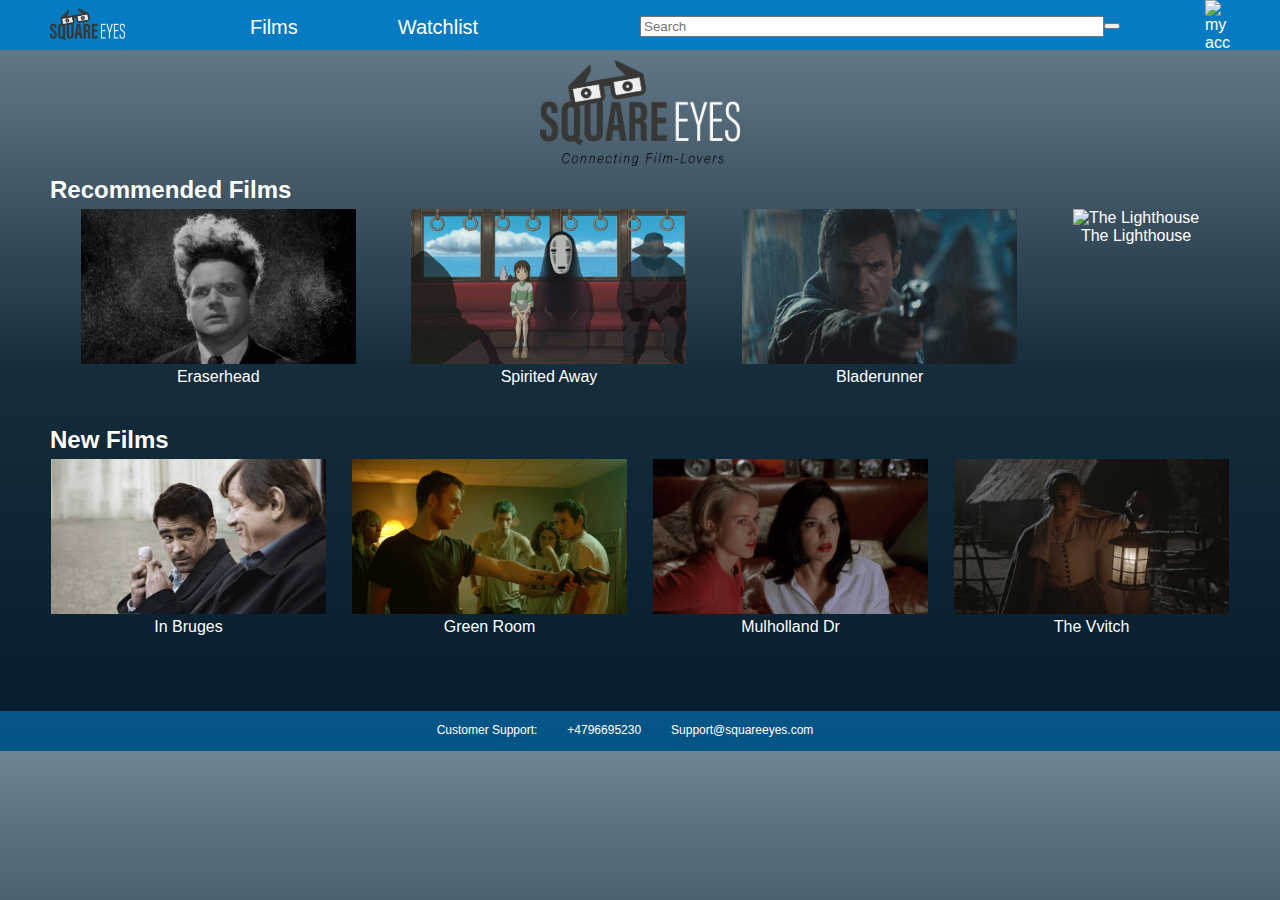
==== Index.html @ b2fe7e3b "Update Index.html" ====
<!DOCTYPE html>
<html lang="en">
<head>
    <meta charset="UTF-8">
    <meta name="viewport" content="width=device-width, initial-scale=1.0">
    <title>SquareEyes</title>
    <link rel="stylesheet" href="style.css">
    <script defer src="https://use.fontawesome.com/releases/v5.15.1/js/all.js" integrity="sha384-9/D4ECZvKMVEJ9Bhr3ZnUAF+Ahlagp1cyPC7h5yDlZdXs4DQ/vRftzfd+2uFUuqS" crossorigin="anonymous"></script>
</head>
<body class="mainpage">
    <header>
        <div class="logo">
          <img src="images/SquareEyes_LogoSmall.png" alt="SquareEyes_Logo">
        </div>
            <nav class="navbar">
                <ul>
                   <li>Films</li>
                   <li>Watchlist</li>
                   <i class="fas fa-bars burger"></i>
                </ul>
            </nav>
       <div class="searchbar">
          <input type="text" placeholder="Search">
              <button><i class="fas fa-search"></i></button>
        </div>
        <div class="myaccount">
           <img src="images/MyAccount.svg" alt="my account">
        </div>
        </header>
        <main>
            <div class="mainlogo">
                <img src="images/SquareEyes_Logo.png" alt="SquareEyes_Logo">
            </div>
            <h2>Recommended Films</h2>
            <div class="films">
                <figure>
                    <img src="images/Eraserhead.png" alt="Eraserhead">
                    <figcaption>Eraserhead</figcaption>
                </figure>
                <figure>
                    <img src="images/Spiritedaway.png" alt="Spirited Away">
                    <figcaption>Spirited Away</figcaption>
                </figure>
                <figure>
                    <img src="images/bladerunner.png" alt="Bladerunner">
                    <figcaption>Bladerunner</figcaption>
                </figure>
                <figure>
                    <img src="images/theLighthouse.png" alt="The Lighthouse">
                    <figcaption>The Lighthouse</figcaption>
                </figure>
            </div>
            <h2 id="new">New Films</h2>
            <div class="films-new">
                <figure>
                    <img src="images/inbruges.png" alt="In Bruges">
                    <figcaption>In Bruges</figcaption>
                </figure>
                <Figure>
                    <img src="images/GreenRoom.png" alt="Green Room">
                    <figcaption>Green Room</figcaption>
                </Figure>
                <Figure>
                    <img src="images/MulhollandDr.png" alt="Mulholland Dr">
                    <figcaption>Mulholland Dr</figcaption>
                </Figure>
                <figure>
                    <img src="images/TheVvitch.png" alt="The Vvitch">
                    <figcaption>The Vvitch</figcaption>
                </figure>
            </div>

        </main>
        <footer>
            <p>Customer Support:</p>
            <p>+4796695230</p>
            <p>Support@squareeyes.com</p>
        </footer>
  
</body>
</html>
---- style.css ----
/* Felles */

ul {
    list-style-type: none;
}

a {
    text-decoration: none;
    color: white;
}

header {
    display: grid;
    grid-template-columns: 1fr 3fr 3fr 1fr;
    height: 50px;
    width: 100%;
    background-color: #077BC2;
    font-family: Arial, Helvetica, sans-serif;
}

.searchbar{
    display: flex;
    justify-content: center;
    align-items: center;
    width: 100%;
    /* flex: 1 1 0px; */
    margin: 0px 0px 5px 0px;
}

.searchbar input {
    width: 100%;
    min-width: 150px;
    outline: none;
    margin: 0px 0px 0px 0px;
}

nav ul{
    display: flex;
    justify-content: center;
    align-items: center;
    /* width: 400px; */
}

nav ul li {
    margin: 0 50px;
    color: white;
    font-size: 20px;
}

.navbar{
    display: flex;
    /* justify-content: space-around; */
    align-items: flex-start;
    width: inherit;
}

body {
    margin: 0px;
    /* background-color: rgba(04, 28, 44, 1); */
    /* background-image: linear-gradient(to bottom, rgba(04,28,44,0.7), 
     rgba(04,28,44,1)); */
     background: rgb(4,28,44);
     background: linear-gradient(143deg,
     rgba(4,28,44,1) 0%,
     rgba(21,44,59,1) 51%,
     rgba(87,103,114,1) 100%);
     font-family: Arial, Helvetica, sans-serif;
     color: white;
}

.logo img {
    display: inline-block;
    width: 75px;
    margin: 8px 0px 8px 50px;
}

.myaccount {
    display: flex;
    justify-content: flex-start;
    align-items: center;
    margin: 0px 0px 0px 85px;
}

.myaccount img {
    width: 25px;
    margin: 0px 0 5px 0;
} 

footer {
    display: flex;
    justify-content: center;
    background-color: rgba(7,123,194,0.6);
    height: 40px;
    width: 100%;
    /* position: absolute;
    bottom: 0; */
}

footer > p {
    display: flex;
    text-align: center;
    font-size: 12px;
    color: white;
    padding: 0 30px 0 0;
}

/* Forside */

.mainpage {
    background: rgb(4,28,44);
    background: linear-gradient(360deg,
     rgba(4,28,44,1) 0%,
     rgba(21,44,59,1) 51%,
     rgba(111,132,146,1) 100%);
}

.mainlogo {
    display: flex;
    justify-content: center;
    align-items: center;
    margin: 10px;
}

.mainlogo img {
    display: inline-block;
    width: 200px;
}

.films {
    display: flex;
    flex-wrap: wrap;
    justify-content: space-evenly;
    margin: 0px 25px 0px 25px;
    /* grid-template-columns: auto auto auto auto; */
}

figure {
    margin: 0px;
    text-align: center;
    /* justify-content: center; */
    color: white;
    font-size: 16px;
}

figure img {
    /* display: flex;
    justify-content: center; */
    width: 275px;
    margin: 0px;
}

h2 {
    margin: 0px 0px 5px 50px;
    /* color: white; */
}

.films-new {
    display: flex;
    flex-wrap: wrap;
    justify-content: space-evenly;
    margin: 0px 25px 75px 25px;
    /* grid-template-columns: auto auto auto auto; */
}

#new {
    margin-top: 40px;
}


/* Filmpage */

header {grid-area: header;}
aside {grid-area: poster;}
main {grid-area: desc;}
.content {grid-area: film;}
footer {grid-area: footer;}
.buttons {grid-area: buttons;}

.gridcontainer-filmpage {
    display: grid;
    grid-template-areas: 
    'header header header header header header'
    'poster poster desc   desc   film   film'
    'poster poster desc   desc   film   film'
    'poster poster desc   desc   buttons buttons'
    'footer footer footer footer footer footer';
}


aside img {
    width: 250px;
    margin: 50px 0 50px 50px;
}


.film-desc {
    display: flex;
    flex-direction: column;
    margin: 50px 0 30px 50px;
}

.film-desc > h2 {
    margin: 0px;
    font-size: 18px;
}

.film-desc > h1 {
    margin: 0px;
}

.film-desc > p {
    margin: 12px 0 0 0;
}

.content {
    flex-wrap: wrap;
    margin: 50px 50px 0px 50px;
}

.buttons {
    display: flex;
    justify-content: space-around;
    align-items: center;
    margin: 10px 0px 50px 0px;
}

.buttons > button {
    width: 125px;
    padding: 10px;
    border: #2D9DA2 solid 2px;
    background-color: white;
    cursor: pointer;
}

.content > button:hover {
    background-color: #2D9DA2;
    box-shadow: 0 12px 16px 0 rgba(0,0,0,0.24),
                0 17px 50px 0 rgba(0,0,0,0.19);
}

.burger {
    display: none;
}

@media (max-width: 768px){
    .navbar {
        display: none;
    }
    .burger {
        display: inline-block;
        font-size: 20px;
    }
}
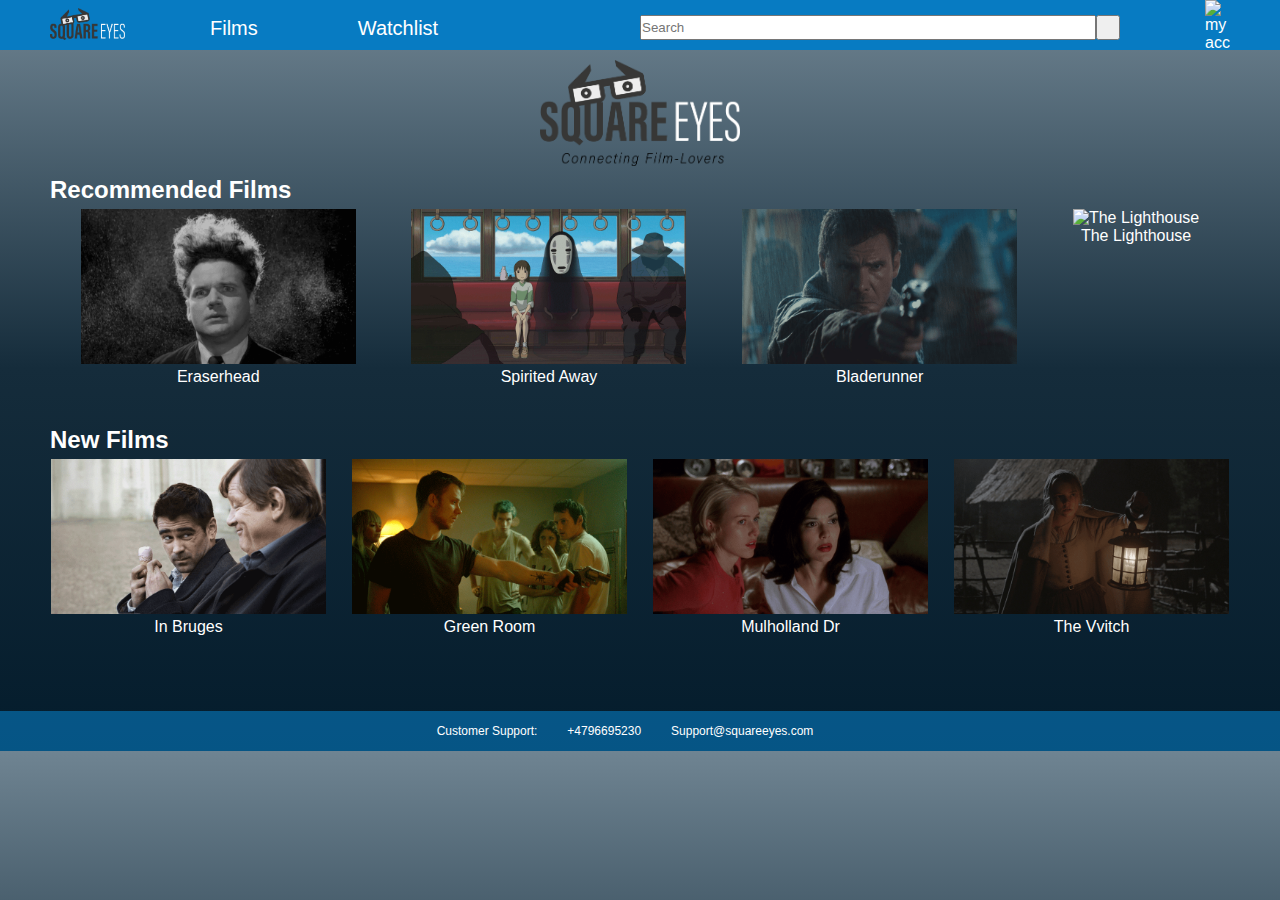
==== commit 50c2c52e: "Update Index.html" ====
--- a/Index.html
+++ b/Index.html
@@ -16,12 +16,16 @@
                 <ul>
                    <li>Films</li>
                    <li>Watchlist</li>
-                   <i class="fas fa-bars burger"></i>
                 </ul>
+                
             </nav>
+           
        <div class="searchbar">
           <input type="text" placeholder="Search">
-              <button><i class="fas fa-search"></i></button>
+          <button><i class="fas fa-search"></i></button>
+        </div>
+        <div class="hamburger">
+            <i class="fas fa-bars burger"></i>
         </div>
         <div class="myaccount">
            <img src="images/MyAccount.svg" alt="my account">
@@ -33,9 +37,10 @@
             </div>
             <h2>Recommended Films</h2>
             <div class="films">
-                <figure>
+                <figure><a href="/eraserhead.html">
                     <img src="images/Eraserhead.png" alt="Eraserhead">
                     <figcaption>Eraserhead</figcaption>
+                </a>
                 </figure>
                 <figure>
                     <img src="images/Spiritedaway.png" alt="Spirited Away">
--- a/style.css
+++ b/style.css
@@ -1,4 +1,10 @@
 /* Felles */
+
+* {
+    margin: 0;
+    padding: 0;
+    box-sizing: border-box;
+}
 
 ul {
     list-style-type: none;
@@ -24,15 +30,24 @@
     align-items: center;
     width: 100%;
     /* flex: 1 1 0px; */
-    margin: 0px 0px 5px 0px;
+    margin: 3px 0px 5px 0px;
 }
 
 .searchbar input {
     width: 100%;
-    min-width: 150px;
+    min-width: 100px;
+    height: 25px;
     outline: none;
-    margin: 0px 0px 0px 0px;
-}
+    /* margin: 0px 0px 0px 0px; */
+}
+
+.searchbar button {
+    display: flex;
+    align-items: center;
+    height: 25px;
+    padding: 10px 10px;
+}
+
 
 nav ul{
     display: flex;
@@ -50,7 +65,7 @@
 .navbar{
     display: flex;
     /* justify-content: space-around; */
-    align-items: flex-start;
+    align-items: center;
     width: inherit;
 }
 
@@ -76,9 +91,9 @@
 
 .myaccount {
     display: flex;
-    justify-content: flex-start;
-    align-items: center;
-    margin: 0px 0px 0px 85px;
+    justify-content: center;
+    align-items: center;
+    margin: 0px 0px 0px 35px;
 }
 
 .myaccount img {
@@ -98,6 +113,7 @@
 
 footer > p {
     display: flex;
+    align-items: center;
     text-align: center;
     font-size: 12px;
     color: white;
@@ -197,6 +213,7 @@
     display: flex;
     flex-direction: column;
     margin: 50px 0 30px 50px;
+    width: 100%;
 }
 
 .film-desc > h2 {
@@ -213,7 +230,6 @@
 }
 
 .content {
-    flex-wrap: wrap;
     margin: 50px 50px 0px 50px;
 }
 
@@ -232,13 +248,13 @@
     cursor: pointer;
 }
 
-.content > button:hover {
+.buttons > button:hover {
     background-color: #2D9DA2;
     box-shadow: 0 12px 16px 0 rgba(0,0,0,0.24),
                 0 17px 50px 0 rgba(0,0,0,0.19);
 }
 
-.burger {
+.hamburger {
     display: none;
 }
 
@@ -246,8 +262,60 @@
     .navbar {
         display: none;
     }
-    .burger {
+    .hamburger {
+        display: flex;
+        font-size: 20px;
+        color: black;
+        justify-content: flex-end;
+        align-items: center;
+    }
+    .myaccount {
+        display: flex;
+        justify-content: flex-end;
+        align-items: center;
+        margin: 0px 10px 0px 0px;
+    }
+    .logo img {
         display: inline-block;
-        font-size: 20px;
-    }
-}
+        width: 75px;
+        margin: 8px 10px 13px 10px;
+    }
+    .searchbar{
+        display: flex;
+        justify-content: flex-end;
+        align-items: center;
+        width: 100%;
+        /* flex: 1 1 0px; */
+        margin: 3px 0px 5px 0px;
+    }
+    header {
+        display: grid;
+        grid-template-columns: 2fr 2fr 1fr 1fr;
+        /* height: 50px;
+        width: 100%;
+        background-color: #077BC2;
+        font-family: Arial, Helvetica, sans-serif; */
+    }
+    aside {
+        display: none;
+    }
+    .gridcontainer-filmpage {
+        display: grid;
+        grid-template-areas: 
+        'header header'
+        'desc   desc'
+        'film   film'
+        'buttons   buttons'
+        'footer footer';
+    }
+    
+    .film-desc {
+        width: 80%;
+    }
+
+    iframe {
+        width: 100%;
+    }
+
+    
+}
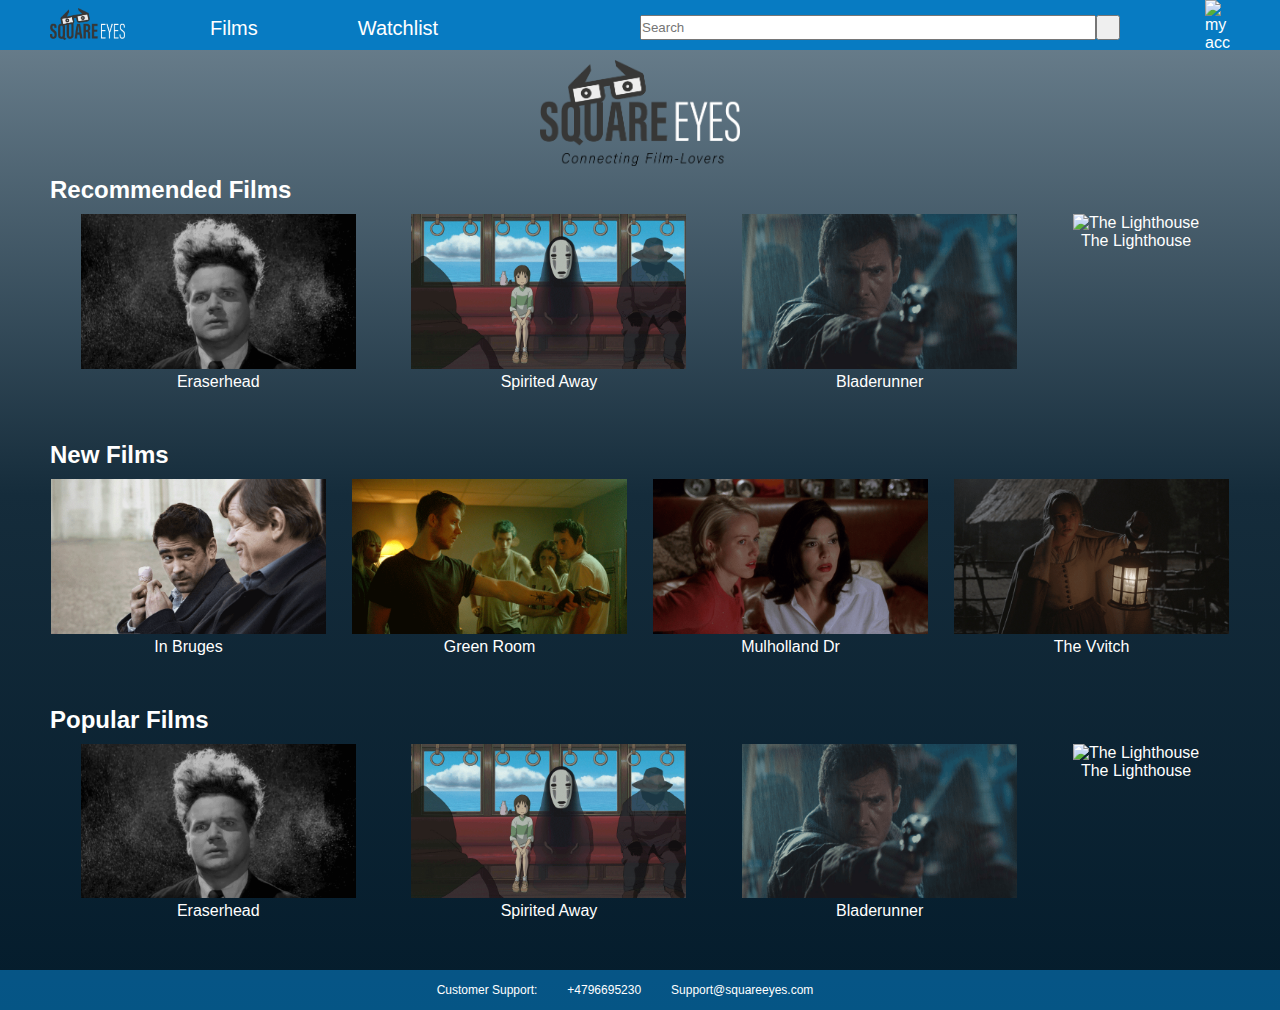
==== commit 87731779: "." ====
--- a/Index.html
+++ b/Index.html
@@ -42,6 +42,14 @@
                     <figcaption>Eraserhead</figcaption>
                 </a>
                 </figure>
+                <!-- <figure>
+                    <img src="images/Spiritedaway.png" alt="Spirited Away">
+                    <figcaption>Spirited Away</figcaption>
+                </figure>
+                <figure>
+                    <img src="images/Spiritedaway.png" alt="Spirited Away">
+                    <figcaption>Spirited Away</figcaption> -->
+                </figure>
                 <figure>
                     <img src="images/Spiritedaway.png" alt="Spirited Away">
                     <figcaption>Spirited Away</figcaption>
@@ -56,7 +64,7 @@
                 </figure>
             </div>
             <h2 id="new">New Films</h2>
-            <div class="films-new">
+            <div class="films">
                 <figure>
                     <img src="images/inbruges.png" alt="In Bruges">
                     <figcaption>In Bruges</figcaption>
@@ -65,6 +73,14 @@
                     <img src="images/GreenRoom.png" alt="Green Room">
                     <figcaption>Green Room</figcaption>
                 </Figure>
+                <!-- <figure>
+                    <img src="images/TheVvitch.png" alt="The Vvitch">
+                    <figcaption>The Vvitch</figcaption>
+                </figure>
+                <figure>
+                    <img src="images/TheVvitch.png" alt="The Vvitch">
+                    <figcaption>The Vvitch</figcaption>
+                </figure> -->
                 <Figure>
                     <img src="images/MulhollandDr.png" alt="Mulholland Dr">
                     <figcaption>Mulholland Dr</figcaption>
@@ -72,6 +88,34 @@
                 <figure>
                     <img src="images/TheVvitch.png" alt="The Vvitch">
                     <figcaption>The Vvitch</figcaption>
+                </figure>
+            </div>
+            <h2>Popular Films</h2>
+            <div class="popular-films">
+                <figure><a href="/eraserhead.html">
+                    <img src="images/Eraserhead.png" alt="Eraserhead">
+                    <figcaption>Eraserhead</figcaption>
+                </a>
+                </figure>
+                <figure>
+                    <img src="images/Spiritedaway.png" alt="Spirited Away">
+                    <figcaption>Spirited Away</figcaption>
+                </figure>
+                <!-- <figure>
+                    <img src="images/Spiritedaway.png" alt="Spirited Away">
+                    <figcaption>Spirited Away</figcaption>
+                </figure>
+                <figure>
+                    <img src="images/Spiritedaway.png" alt="Spirited Away">
+                    <figcaption>Spirited Away</figcaption>
+                </figure> -->
+                <figure>
+                    <img src="images/bladerunner.png" alt="Bladerunner">
+                    <figcaption>Bladerunner</figcaption>
+                </figure>
+                <figure>
+                    <img src="images/theLighthouse.png" alt="The Lighthouse">
+                    <figcaption>The Lighthouse</figcaption>
                 </figure>
             </div>
 
--- a/style.css
+++ b/style.css
@@ -81,6 +81,7 @@
      rgba(87,103,114,1) 100%);
      font-family: Arial, Helvetica, sans-serif;
      color: white;
+     background-repeat: no-repeat;
 }
 
 .logo img {
@@ -146,9 +147,18 @@
     display: flex;
     flex-wrap: wrap;
     justify-content: space-evenly;
-    margin: 0px 25px 0px 25px;
+    margin: 0px 25px 50px 25px;
     /* grid-template-columns: auto auto auto auto; */
 }
+
+.popular-films {
+    display: flex;
+    flex-wrap: wrap;
+    justify-content: space-evenly;
+    margin: 0px 25px 50px 25px;
+    /* grid-template-columns: auto auto auto auto; */
+}
+
 
 figure {
     margin: 0px;
@@ -166,17 +176,17 @@
 }
 
 h2 {
-    margin: 0px 0px 5px 50px;
+    margin: 0px 0px 10px 50px;
     /* color: white; */
 }
 
-.films-new {
+/* .films-new {
     display: flex;
     flex-wrap: wrap;
     justify-content: space-evenly;
     margin: 0px 25px 75px 25px;
-    /* grid-template-columns: auto auto auto auto; */
-}
+    grid-template-columns: auto auto auto auto;
+} */
 
 #new {
     margin-top: 40px;
@@ -188,7 +198,7 @@
 header {grid-area: header;}
 aside {grid-area: poster;}
 main {grid-area: desc;}
-.content {grid-area: film;}
+.video-container {grid-area: film;}
 footer {grid-area: footer;}
 .buttons {grid-area: buttons;}
 
@@ -212,8 +222,9 @@
 .film-desc {
     display: flex;
     flex-direction: column;
-    margin: 50px 0 30px 50px;
-    width: 100%;
+    margin: 50px 50px 0px 50px;
+    width: 100%;
+    padding-right: 25px;
 }
 
 .film-desc > h2 {
@@ -230,14 +241,22 @@
 }
 
 .content {
-    margin: 50px 50px 0px 50px;
-}
+    width: 500px;
+    height: 300px;
+    margin: 50px 45px 0px 50px;
+}
+
+iframe {
+    width: 100%;
+    height: 100%;
+}
+
 
 .buttons {
     display: flex;
-    justify-content: space-around;
-    align-items: center;
-    margin: 10px 0px 50px 0px;
+    justify-content: space-evenly;
+    align-items: center;
+    margin: 20px 0px 120px 0px;
 }
 
 .buttons > button {
@@ -258,7 +277,10 @@
     display: none;
 }
 
-@media (max-width: 768px){
+/* Media querys */
+
+
+@media (max-width: 1200px){
     .navbar {
         display: none;
     }
@@ -266,28 +288,33 @@
         display: flex;
         font-size: 20px;
         color: black;
+        justify-content: center;
+        align-items: center;
+    }
+    .myaccount {
+        display: flex;
+        justify-content: flex-start;
+        align-items: center;
+        margin: 0px 0px 0px 22px;
+    }
+
+    .logo {
+        display: flex;
+        justify-content: center;
+    }
+    .logo img {
+        width: 75px;
+        margin: 8px 30px 8px 10px;
+    }
+    .searchbar{
+        display: flex;
         justify-content: flex-end;
         align-items: center;
-    }
-    .myaccount {
-        display: flex;
-        justify-content: flex-end;
-        align-items: center;
-        margin: 0px 10px 0px 0px;
-    }
-    .logo img {
-        display: inline-block;
-        width: 75px;
-        margin: 8px 10px 13px 10px;
-    }
-    .searchbar{
-        display: flex;
-        justify-content: flex-end;
-        align-items: center;
         width: 100%;
         /* flex: 1 1 0px; */
         margin: 3px 0px 5px 0px;
     }
+
     header {
         display: grid;
         grid-template-columns: 2fr 2fr 1fr 1fr;
@@ -296,26 +323,141 @@
         background-color: #077BC2;
         font-family: Arial, Helvetica, sans-serif; */
     }
+
+    h2 {
+        margin-left: 80px;
+    }
+
     aside {
         display: none;
     }
     .gridcontainer-filmpage {
         display: grid;
         grid-template-areas: 
-        'header header'
-        'desc   desc'
-        'film   film'
-        'buttons   buttons'
-        'footer footer';
+        'header header header'
+        'desc   desc   desc'
+        'film   film   film'
+        'buttons   buttons buttons'
+        'footer footer footer';
     }
     
     .film-desc {
         width: 80%;
     }
 
+    .content {
+        width: 650px;
+    }
+
     iframe {
         width: 100%;
+        width: 100%;
     }
 
     
 }
+
+@media (max-width: 375px){
+    iframe {
+        width: 100%;
+        height: 100%;
+    }
+
+    .content {
+        width: 300px;
+        height: 175px;
+    }
+
+    .buttons{
+        display: flex;
+        flex-direction: column;
+        margin: 10px 0 0 0;
+        height: 250px;
+    }
+    .buttons button {
+        margin: 10px;
+    }
+    h2 {
+        margin-left: 50px;
+    }
+}
+
+@media (min-width: 1400px){
+
+    .navbar {
+        display: flex;
+        justify-content: space-around;
+    }
+
+    .navbar ul li {
+        margin: 0 150px;
+    }
+   
+    figure {
+        margin: 0px;
+        text-align: center;
+        /* justify-content: center; */
+        color: white;
+        font-size: 16px;
+    }
+    
+    figure img {
+        /* display: flex;
+        justify-content: center; */
+        width: 375px;
+        margin: 0px;
+    }
+
+    .logo {
+        margin-left: 44px
+    }
+
+    .myaccount{
+        margin-left: 20px;
+    }
+
+    h2 {
+        margin: 0 0 10px 95px;
+    }
+
+
+
+
+    .gridcontainer-filmpage {
+        display: grid;
+        grid-template-areas: 
+        'header header header header '
+        'poster poster desc   desc   '
+        'poster poster film   film   '
+        'poster poster film   film   '
+        'poster poster buttons buttons'
+        'footer footer footer footer ';
+    }
+    .film-desc {
+        width: 800px;
+        margin: 50px 0 0 150px;
+
+    }
+    .content {
+        display: flex;
+        justify-content: center;
+        align-items: center;
+        height: 500px;
+        width: 1000px;
+        margin: 50px 0 0 150px;
+    }
+
+    aside img {
+        width: 85%;
+    }
+    
+    iframe {
+        width: 100%;
+        height: 100%;
+    }
+   
+    .buttons {
+        display: flex;
+        justify-content: space-evenly;
+    }
+}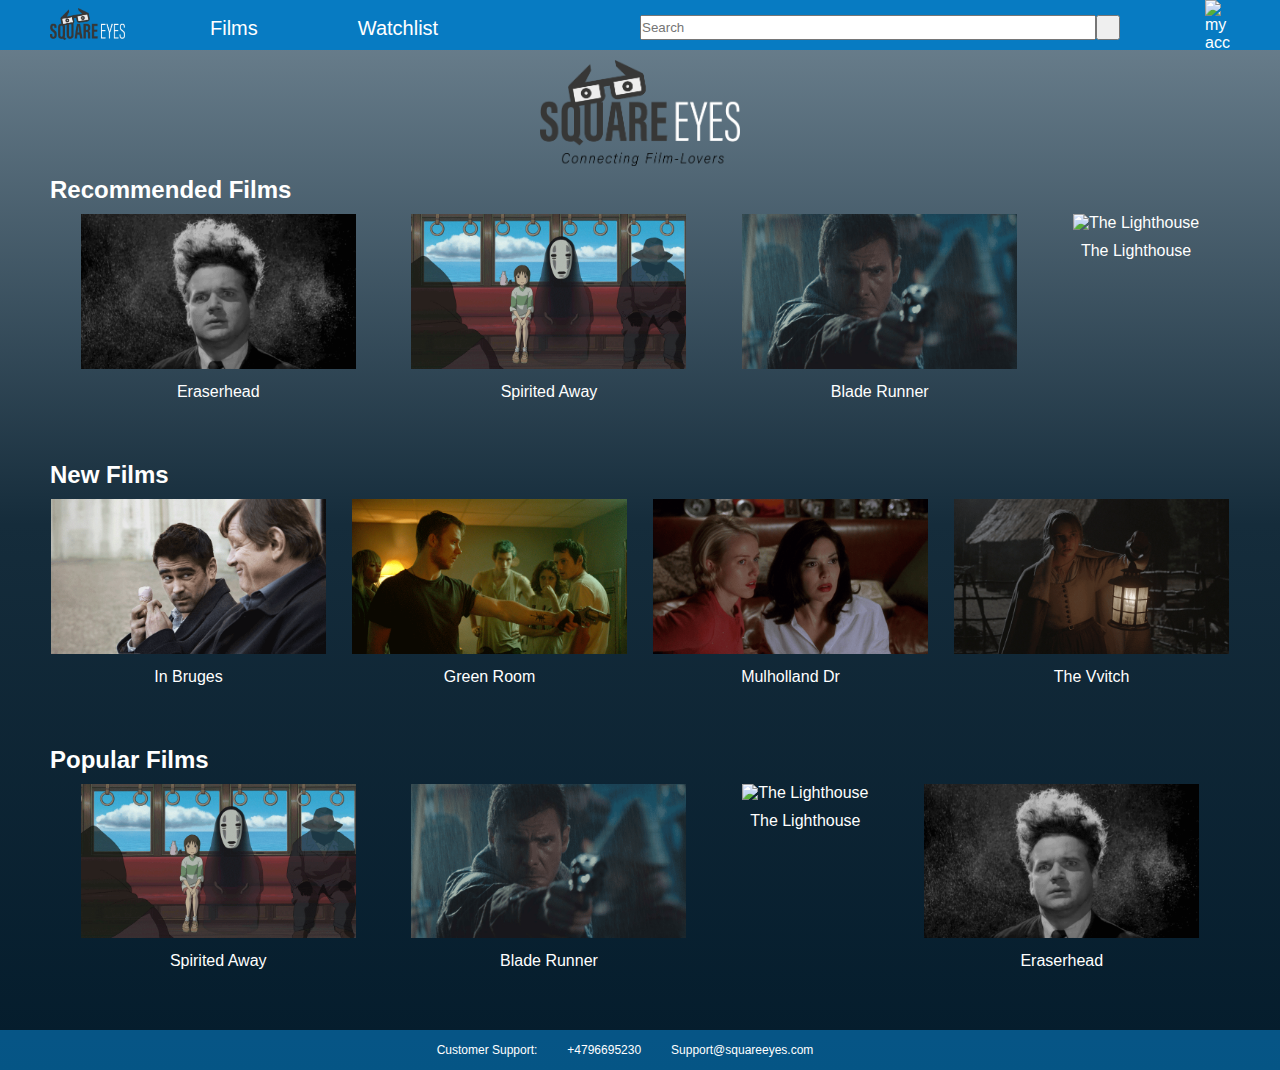
==== commit 5aaf4b31: "." ====
--- a/Index.html
+++ b/Index.html
@@ -14,15 +14,13 @@
         </div>
             <nav class="navbar">
                 <ul>
-                   <li>Films</li>
-                   <li>Watchlist</li>
+                    <a href="/films.html"><li>Films</li></a>
+                   <a href="/watchlist.html"><li>Watchlist</li></a>
                 </ul>
-                
             </nav>
-           
        <div class="searchbar">
           <input type="text" placeholder="Search">
-          <button><i class="fas fa-search"></i></button>
+          <a href="/searchresult.html"><button><i class="fas fa-search"></i></button></a>
         </div>
         <div class="hamburger">
             <i class="fas fa-bars burger"></i>
@@ -42,21 +40,13 @@
                     <figcaption>Eraserhead</figcaption>
                 </a>
                 </figure>
-                <!-- <figure>
-                    <img src="images/Spiritedaway.png" alt="Spirited Away">
-                    <figcaption>Spirited Away</figcaption>
-                </figure>
-                <figure>
-                    <img src="images/Spiritedaway.png" alt="Spirited Away">
-                    <figcaption>Spirited Away</figcaption> -->
-                </figure>
                 <figure>
                     <img src="images/Spiritedaway.png" alt="Spirited Away">
                     <figcaption>Spirited Away</figcaption>
                 </figure>
                 <figure>
                     <img src="images/bladerunner.png" alt="Bladerunner">
-                    <figcaption>Bladerunner</figcaption>
+                    <figcaption>Blade Runner</figcaption>
                 </figure>
                 <figure>
                     <img src="images/theLighthouse.png" alt="The Lighthouse">
@@ -73,14 +63,6 @@
                     <img src="images/GreenRoom.png" alt="Green Room">
                     <figcaption>Green Room</figcaption>
                 </Figure>
-                <!-- <figure>
-                    <img src="images/TheVvitch.png" alt="The Vvitch">
-                    <figcaption>The Vvitch</figcaption>
-                </figure>
-                <figure>
-                    <img src="images/TheVvitch.png" alt="The Vvitch">
-                    <figcaption>The Vvitch</figcaption>
-                </figure> -->
                 <Figure>
                     <img src="images/MulhollandDr.png" alt="Mulholland Dr">
                     <figcaption>Mulholland Dr</figcaption>
@@ -91,31 +73,24 @@
                 </figure>
             </div>
             <h2>Popular Films</h2>
-            <div class="popular-films">
+            <div class="films">
+                <figure>
+                    <img src="images/Spiritedaway.png" alt="Spirited Away">
+                    <figcaption>Spirited Away</figcaption>
+                </figure>
+                <figure>
+                    <img src="images/bladerunner.png" alt="Bladerunner">
+                    <figcaption>Blade Runner</figcaption>
+                </figure>
+                <figure>
+                    <img src="images/theLighthouse.png" alt="The Lighthouse">
+                    <figcaption>The Lighthouse</figcaption>
+                </figure>
+               
                 <figure><a href="/eraserhead.html">
                     <img src="images/Eraserhead.png" alt="Eraserhead">
                     <figcaption>Eraserhead</figcaption>
                 </a>
-                </figure>
-                <figure>
-                    <img src="images/Spiritedaway.png" alt="Spirited Away">
-                    <figcaption>Spirited Away</figcaption>
-                </figure>
-                <!-- <figure>
-                    <img src="images/Spiritedaway.png" alt="Spirited Away">
-                    <figcaption>Spirited Away</figcaption>
-                </figure>
-                <figure>
-                    <img src="images/Spiritedaway.png" alt="Spirited Away">
-                    <figcaption>Spirited Away</figcaption>
-                </figure> -->
-                <figure>
-                    <img src="images/bladerunner.png" alt="Bladerunner">
-                    <figcaption>Bladerunner</figcaption>
-                </figure>
-                <figure>
-                    <img src="images/theLighthouse.png" alt="The Lighthouse">
-                    <figcaption>The Lighthouse</figcaption>
                 </figure>
             </div>
 
--- a/style.css
+++ b/style.css
@@ -13,6 +13,16 @@
 a {
     text-decoration: none;
     color: white;
+}
+
+h1 {
+    display: flex;
+    justify-content: center;
+    margin: 50px 0 50px 0;
+}
+
+figcaption {
+    padding: 10px 0px;
 }
 
 header {
@@ -145,19 +155,17 @@
 
 .films {
     display: flex;
+    justify-content: space-evenly;
+    flex-wrap: wrap;
+    margin: 0px 25px 50px 25px;
+}
+
+/* .popular-films {
+    display: flex;
     flex-wrap: wrap;
     justify-content: space-evenly;
     margin: 0px 25px 50px 25px;
-    /* grid-template-columns: auto auto auto auto; */
-}
-
-.popular-films {
-    display: flex;
-    flex-wrap: wrap;
-    justify-content: space-evenly;
-    margin: 0px 25px 50px 25px;
-    /* grid-template-columns: auto auto auto auto; */
-}
+} */
 
 
 figure {
@@ -212,10 +220,16 @@
     'footer footer footer footer footer footer';
 }
 
+/* aside {
+    width: 100%;
+    height: auto;
+    margin: 0 50px 0 0;
+} */
 
 aside img {
-    width: 250px;
-    margin: 50px 0 50px 50px;
+    width: 275px;
+    height: auto;
+    margin: 50px 50px 50px 50px;
 }
 
 
@@ -233,6 +247,8 @@
 }
 
 .film-desc > h1 {
+    display: flex;
+    justify-content: flex-start;
     margin: 0px;
 }
 
@@ -242,21 +258,28 @@
 
 .content {
     width: 500px;
-    height: 300px;
     margin: 50px 45px 0px 50px;
 }
 
-iframe {
+aside img {
+    width: 90%;
+}
+.content img {
+    width: 100%;
+    height: auto;
+}
+
+/* iframe {
     width: 100%;
     height: 100%;
-}
+} */
 
 
 .buttons {
     display: flex;
     justify-content: space-evenly;
     align-items: center;
-    margin: 20px 0px 120px 0px;
+    margin: 30px 0px 120px 0px;
 }
 
 .buttons > button {
@@ -277,10 +300,98 @@
     display: none;
 }
 
+/* Search Result */
+
+.body-search { 
+    background: rgb(4,28,44);
+    background: radial-gradient(circle, rgba(4,28,44,1) 0%, rgba(26,51,68,1) 37%, rgba(28,66,92,1) 51%, rgba(114,131,143,1) 100%); 
+}
+
+.searchbar-small {
+    display: flex;
+    justify-content: center;
+    align-items: center;
+    /* margin: 20px auto 20px auto; */
+    background-color: #077bc2;
+    max-width: 350px;
+}
+
+.searchbar-small input {
+    width: 350px;
+    height: 40px;
+    outline: none;
+    font-size: 15px;
+    border-right: none;
+    border-top: 1px solid black;
+    border-bottom: 1px solid black;
+    border-left: 1px solid black;
+    
+}
+
+.searchbar-small button {
+    display: flex;
+    height: 40px;
+    width: 50px;
+    justify-content: center;
+    align-items: center;
+    outline: none;
+    background-color: white;
+    font-size: 15px;
+    border-left: none;
+    border-top: 1px solid black;
+    border-right: 1px solid black;
+    border-bottom: 1px solid black;
+}
+
+.search-result {
+    display: flex;
+    flex-direction: column;
+    justify-content: center;
+    align-items: center;
+    background-color: #077BC2;
+    max-width: 350px;
+    margin: 0px auto 50px auto;
+    height: auto;
+}
+
+.search-result ul {
+    display: flex;
+    flex-direction: column;
+    justify-content: space-evenly;
+    height: inherit;
+    width: 350px;
+}
+
+.search-result ul li {
+    border-bottom: 1px solid black;
+    text-align: left;
+    font-size: 18px;
+}
+
+.search-result ul li:first-child {
+    border-top: 1px solid black;
+
+}
+
+.search-result ul li p {
+    display: inline-block;
+    vertical-align: middle;
+    padding: 15px;
+}
+
+.search-result ul li img {
+    vertical-align: middle;
+    float: right;
+    max-width: 100px;
+    padding-right: 10px;
+}
+
+
+
 /* Media querys */
 
 
-@media (max-width: 1200px){
+@media (max-width: 1120px){
     .navbar {
         display: none;
     }
@@ -328,57 +439,118 @@
         margin-left: 80px;
     }
 
-    aside {
-        display: none;
-    }
     .gridcontainer-filmpage {
         display: grid;
         grid-template-areas: 
-        'header header header'
-        'desc   desc   desc'
-        'film   film   film'
-        'buttons   buttons buttons'
-        'footer footer footer';
+        'header header   header'
+        'desc   desc     desc'
+        'film   film     film'
+        'buttons buttons buttons'
+        'footer footer   footer';
     }
     
     .film-desc {
         width: 80%;
+        margin: 60px 0px 50px 50px;
+    }
+
+    aside {
+        display: none;
     }
 
     .content {
         width: 650px;
     }
 
-    iframe {
+    /* iframe {
         width: 100%;
         width: 100%;
-    }
-
+    } */
+
+    .buttons {
+        display: flex;
+        flex-direction: column;
+    }
+
+    .buttons button {
+        margin: 20px;
+    }
+
+    /* .films figure:nth-child(4) {
+        display: none;
+    } */
+
+    .search-result {
+        display: flex;
+        flex-direction: column;
+        justify-content: center;
+        align-items: center;
+        background-color: #077BC2;
+        max-width: 350px;
+        margin: 100px auto 300px auto;
+        height: auto;
+    }
     
 }
 
-@media (max-width: 375px){
-    iframe {
-        width: 100%;
-        height: 100%;
-    }
+@media (max-width: 400px){
+
+    /* .gridcontainer-filmpage {
+        display: grid;
+        grid-template-areas: 
+        'header'
+        'desc'
+        'film'
+        'buttons'
+        'footer';
+    } */
+
 
     .content {
         width: 300px;
-        height: 175px;
-    }
+        height: 150px;
+        margin: 0 0 20px 40px;
+    }
+
+    /* iframe {
+        width: 100%;
+
+    } */
 
     .buttons{
         display: flex;
         flex-direction: column;
         margin: 10px 0 0 0;
+        width: 375px;
         height: 250px;
     }
+
     .buttons button {
         margin: 10px;
     }
+
     h2 {
-        margin-left: 50px;
+        margin-left: 60px;
+    }
+
+    .films {
+        display: flex;
+        flex-wrap: wrap;
+    }
+
+    .films figure:nth-child(4) {
+        display: none;
+    }
+
+    .search-result {
+        display: flex;
+        flex-direction: column;
+        justify-content: center;
+        align-items: center;
+        background-color: #077BC2;
+        max-width: 350px;
+        margin: 10px auto 150px auto;
+        height: auto;
     }
 }
 
@@ -451,13 +623,26 @@
         width: 85%;
     }
     
-    iframe {
+    /* iframe {
         width: 100%;
         height: 100%;
+    } */
+
+    .search-result {
+        display: flex;
+        flex-direction: column;
+        justify-content: center;
+        align-items: center;
+        background-color: #077BC2;
+        max-width: 350px;
+        margin: 50px auto 300px auto;
+        height: auto;
     }
    
     .buttons {
         display: flex;
         justify-content: space-evenly;
+        align-items: center;
+        margin: 50px 0 50px 0;
     }
 }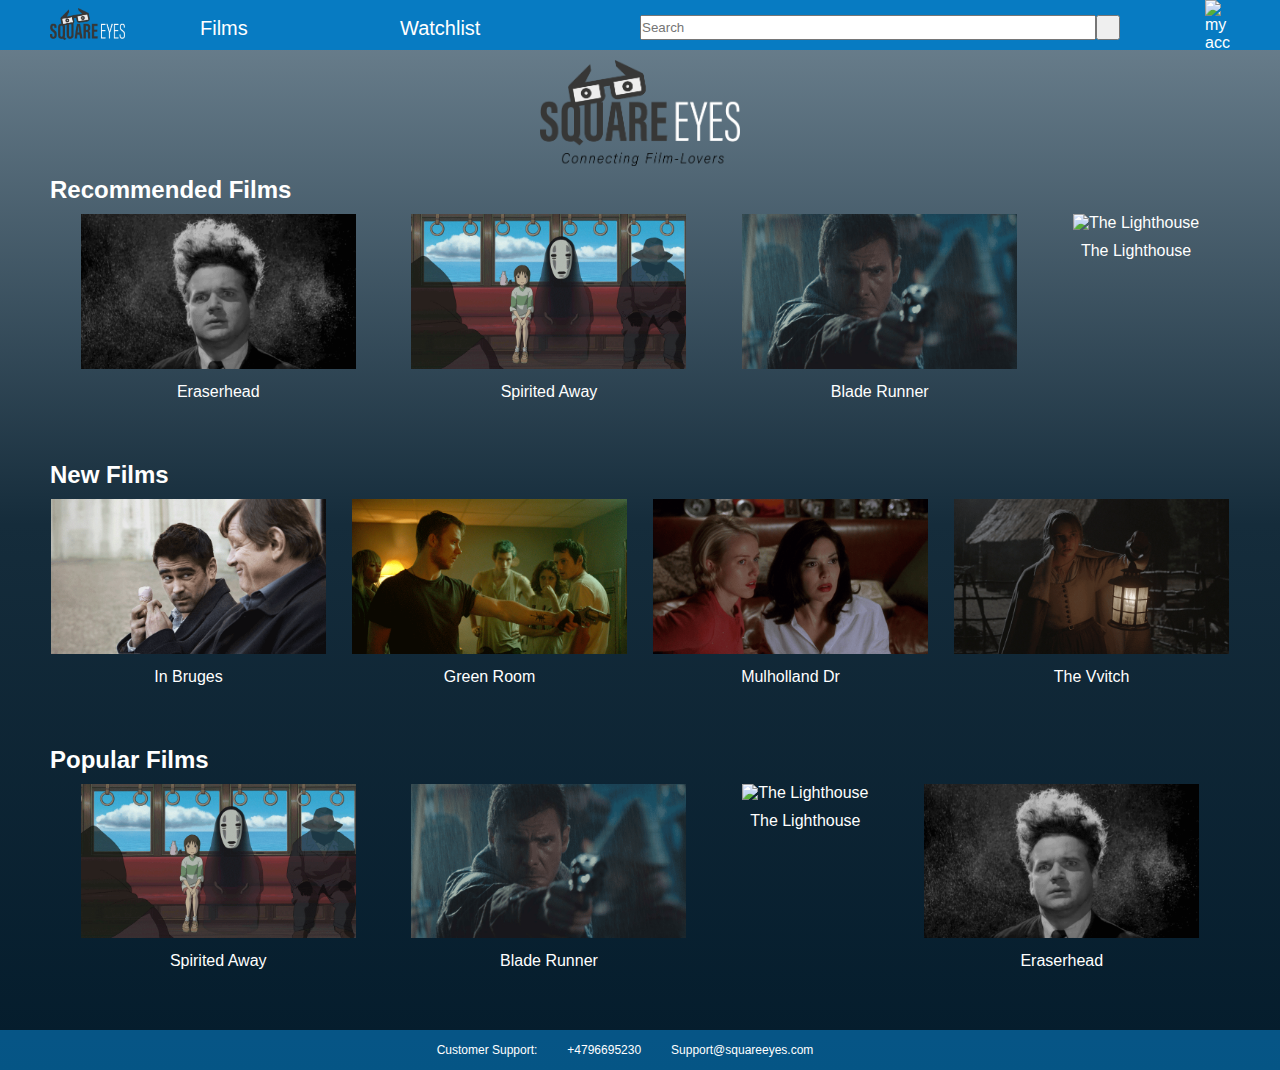
==== commit 641e796c: "." ====
--- a/Index.html
+++ b/Index.html
@@ -12,12 +12,12 @@
         <div class="logo">
           <img src="images/SquareEyes_LogoSmall.png" alt="SquareEyes_Logo">
         </div>
-            <nav class="navbar">
-                <ul>
-                    <a href="/films.html"><li>Films</li></a>
-                   <a href="/watchlist.html"><li>Watchlist</li></a>
-                </ul>
-            </nav>
+        <nav class="navbar">
+            <ul>
+                <li><a href="/films.html">Films</a></li>
+                <li><a href="/watchlist.html">Watchlist</a></li>
+            </ul>
+        </nav>
        <div class="searchbar">
           <input type="text" placeholder="Search">
           <a href="/searchresult.html"><button><i class="fas fa-search"></i></button></a>
@@ -36,9 +36,11 @@
             <h2>Recommended Films</h2>
             <div class="films">
                 <figure><a href="/eraserhead.html">
-                    <img src="images/Eraserhead.png" alt="Eraserhead">
-                    <figcaption>Eraserhead</figcaption>
-                </a>
+                    <img src="images/Eraserhead.png" alt="Eraserhead"></a>
+                    <figcaption>
+                        <a href="/eraserhead.html">Eraserhead</a>
+                    </figcaption>
+                
                 </figure>
                 <figure>
                     <img src="images/Spiritedaway.png" alt="Spirited Away">
--- a/style.css
+++ b/style.css
@@ -14,6 +14,14 @@
     text-decoration: none;
     color: white;
 }
+/* 
+a:hover{
+    cursor: pointer;
+} */
+
+button:hover {
+    cursor: pointer;
+}
 
 h1 {
     display: flex;
@@ -29,7 +37,7 @@
     display: grid;
     grid-template-columns: 1fr 3fr 3fr 1fr;
     height: 50px;
-    width: 100%;
+    /* width: 100%; */
     background-color: #077BC2;
     font-family: Arial, Helvetica, sans-serif;
 }
@@ -63,21 +71,25 @@
     display: flex;
     justify-content: center;
     align-items: center;
-    /* width: 400px; */
+    width: 400px;
+    display: grid;
+    grid-template-columns: 1fr 1fr;
 }
 
 nav ul li {
-    margin: 0 50px;
+    margin: 0 0px;
     color: white;
     font-size: 20px;
 }
 
-.navbar{
-    display: flex;
-    /* justify-content: space-around; */
+.navbar {
+    display: flex;
+    justify-content: space-around;
     align-items: center;
     width: inherit;
 }
+
+
 
 body {
     margin: 0px;
@@ -305,6 +317,7 @@
 .body-search { 
     background: rgb(4,28,44);
     background: radial-gradient(circle, rgba(4,28,44,1) 0%, rgba(26,51,68,1) 37%, rgba(28,66,92,1) 51%, rgba(114,131,143,1) 100%); 
+    background-repeat: no-repeat;
 }
 
 .searchbar-small {
@@ -387,6 +400,113 @@
 }
 
 
+/* Sign in / Create Account */
+
+.sign-in {
+    display: flex;
+    justify-content: center;
+    align-items: center;
+    background-color: #077BC2;
+    max-width: 350px;
+    margin: 100px auto 0px auto;
+    height: auto;
+}
+
+.sign-in div {
+    display: flex;
+    flex-direction: row;
+    justify-content: space-around;
+    height: inherit;
+    /* padding: 20px 0px; */
+    width: 350px;
+}
+
+.sign-in div p {
+    border-bottom: 1px solid black;
+    text-align: center;
+    font-size: 18px;
+    width: 100%;
+    padding: 20px 10px;
+}
+
+.textbox {
+    display: flex;
+    flex-direction: column;
+    justify-content: flex-end;
+    align-items: center;
+    background-color: #077bc2;
+    max-width: 350px;
+    height: auto;
+    padding: 40px 0 0px 0;
+    margin: 0px auto 150px auto;
+}
+
+.textbox input {
+    width: 300px;
+    height: 30px;
+    outline: none;
+    font-size: 15px;
+    margin: 10px;
+    
+}
+
+.textbox button {
+    width: 100%;
+    border: none;
+    height: 40px;
+    font-size: 20px;
+    background-color: #2D9DA2;
+    color: white;
+    margin-top: 40px;
+}
+
+#create-account {
+    border-bottom: 1px solid rgba(0, 0, 0, 0.5);
+    opacity: 0.5;
+    width: 175px;
+}
+
+#sign-in {
+    border-bottom: 1px solid rgba(0, 0, 0, 0.5);
+    opacity: 0.5;
+    width: 175px;
+}
+
+.sign-in a{
+    width: 100%;
+}
+
+.account-det {
+    display: flex;
+    justify-content: center;
+    align-items: center;
+    flex-direction: column;
+    height: auto;
+    margin: 0 auto 100px auto;
+}
+
+.account-det form input {
+    width: 250px;
+    height: 25px;
+    margin-bottom: 20px;
+}
+
+.dob {
+    display: flex;
+    max-width: 350px;
+}
+
+#date {
+    width: 55px;
+}
+
+#month {
+    width: 150px;
+}
+
+#year {
+    width: 55px;
+}
 
 /* Media querys */
 
@@ -489,6 +609,28 @@
         max-width: 350px;
         margin: 100px auto 300px auto;
         height: auto;
+    }
+
+    .sign-in {
+        display: flex;
+        justify-content: center;
+        align-items: center;
+        background-color: #077BC2;
+        max-width: 350px;
+        margin: 200px auto 0px auto;
+        height: auto;
+    }
+
+    .textbox {
+        display: flex;
+        flex-direction: column;
+        justify-content: flex-end;
+        align-items: center;
+        background-color: #077bc2;
+        max-width: 350px;
+        height: auto;
+        padding: 40px 0 0px 0;
+        margin: 0px auto 310px auto;
     }
     
 }
@@ -607,7 +749,7 @@
     }
     .film-desc {
         width: 800px;
-        margin: 50px 0 0 150px;
+        margin: 50px 0 0 195px;
 
     }
     .content {
@@ -616,11 +758,12 @@
         align-items: center;
         height: 500px;
         width: 1000px;
-        margin: 50px 0 0 150px;
+        margin: 50px 0 0 195px;
     }
 
     aside img {
         width: 85%;
+        margin-left: 95px;
     }
     
     /* iframe {
@@ -645,4 +788,25 @@
         align-items: center;
         margin: 50px 0 50px 0;
     }
+
+    .sign-in {
+        display: flex;
+        justify-content: center;
+        align-items: center;
+        background-color: #077BC2;
+        max-width: 350px;
+        margin: 300px auto 0px auto;
+        height: auto;
+    }
+    .textbox {
+        display: flex;
+        flex-direction: column;
+        justify-content: flex-end;
+        align-items: center;
+        background-color: #077bc2;
+        max-width: 350px;
+        height: auto;
+        padding: 40px 0 0px 0;
+        margin: 0px auto 300px auto;
+    }
 }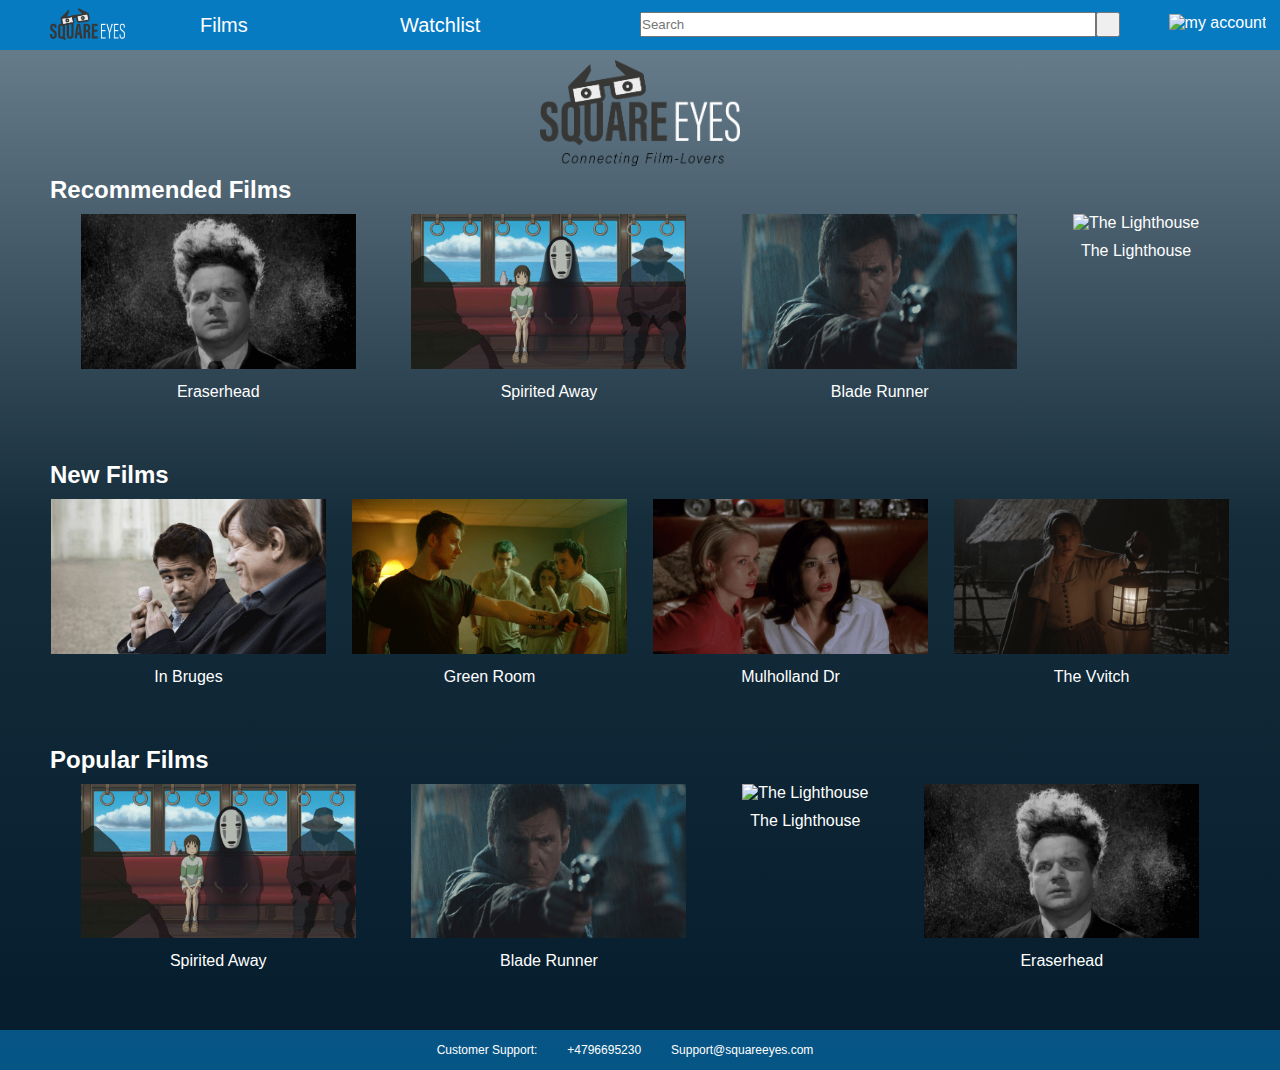
==== commit 795cd0fc: "yeye" ====
--- a/Index.html
+++ b/Index.html
@@ -9,8 +9,8 @@
 </head>
 <body class="mainpage">
     <header>
-        <div class="logo">
-          <img src="images/SquareEyes_LogoSmall.png" alt="SquareEyes_Logo">
+        <div class="logo"><a href="/Index.html">
+          <img src="images/SquareEyes_LogoSmall.png" alt="SquareEyes_Logo"></a>
         </div>
         <nav class="navbar">
             <ul>
@@ -25,8 +25,8 @@
         <div class="hamburger">
             <i class="fas fa-bars burger"></i>
         </div>
-        <div class="myaccount">
-           <img src="images/MyAccount.svg" alt="my account">
+        <div class="myaccount"><a href="/signin.html">
+           <img src="images/MyAccount.svg" alt="my account"></a>
         </div>
         </header>
         <main>
@@ -40,59 +40,56 @@
                     <figcaption>
                         <a href="/eraserhead.html">Eraserhead</a>
                     </figcaption>
-                
                 </figure>
-                <figure>
-                    <img src="images/Spiritedaway.png" alt="Spirited Away">
-                    <figcaption>Spirited Away</figcaption>
+                <figure><a href="/eraserhead.html">
+                    <img src="images/Spiritedaway.png" alt="Spirited Away"></a>
+                    <figcaption><a href="/eraserhead.html">Spirited Away</figcaption></a>  
                 </figure>
-                <figure>
-                    <img src="images/bladerunner.png" alt="Bladerunner">
-                    <figcaption>Blade Runner</figcaption>
+                <figure><a href="/eraserhead.html">
+                    <img src="images/bladerunner.png" alt="Bladerunner"></a>
+                    <figcaption><a href="/eraserhead.html">Blade Runner</figcaption></a>
                 </figure>
-                <figure>
-                    <img src="images/theLighthouse.png" alt="The Lighthouse">
-                    <figcaption>The Lighthouse</figcaption>
+                <figure><a href="/eraserhead.html">
+                    <img src="images/theLighthouse.png" alt="The Lighthouse"></a>
+                    <figcaption><a href="/eraserhead.html">The Lighthouse</figcaption></a>
                 </figure>
             </div>
             <h2 id="new">New Films</h2>
             <div class="films">
-                <figure>
-                    <img src="images/inbruges.png" alt="In Bruges">
-                    <figcaption>In Bruges</figcaption>
+                <figure><a href="/eraserhead.html">
+                    <img src="images/inbruges.png" alt="In Bruges"></a>
+                    <figcaption><a href="/eraserhead.html">In Bruges</figcaption></a>
                 </figure>
-                <Figure>
-                    <img src="images/GreenRoom.png" alt="Green Room">
-                    <figcaption>Green Room</figcaption>
+                <Figure><a href="/eraserhead.html">
+                    <img src="images/GreenRoom.png" alt="Green Room"></a>
+                    <figcaption><a href="/eraserhead.html">Green Room</figcaption></a>
                 </Figure>
-                <Figure>
-                    <img src="images/MulhollandDr.png" alt="Mulholland Dr">
-                    <figcaption>Mulholland Dr</figcaption>
+                <Figure><a href="/eraserhead.html">
+                    <img src="images/MulhollandDr.png" alt="Mulholland Dr"></a>
+                    <figcaption><a href="/eraserhead.html">Mulholland Dr</figcaption></a>
                 </Figure>
-                <figure>
-                    <img src="images/TheVvitch.png" alt="The Vvitch">
-                    <figcaption>The Vvitch</figcaption>
+                <figure><a href="/eraserhead.html">
+                    <img src="images/TheVvitch.png" alt="The Vvitch"></a>
+                    <figcaption><a href="/eraserhead.html">The Vvitch</figcaption></a>
                 </figure>
             </div>
             <h2>Popular Films</h2>
             <div class="films">
-                <figure>
-                    <img src="images/Spiritedaway.png" alt="Spirited Away">
-                    <figcaption>Spirited Away</figcaption>
+                <figure><a href="/eraserhead.html">
+                    <img src="images/Spiritedaway.png" alt="Spirited Away"></a>
+                    <figcaption><a href="/eraserhead.html">Spirited Away</figcaption></a>
                 </figure>
-                <figure>
-                    <img src="images/bladerunner.png" alt="Bladerunner">
-                    <figcaption>Blade Runner</figcaption>
+                <figure><a href="/eraserhead.html">
+                    <img src="images/bladerunner.png" alt="Bladerunner"></a>
+                    <figcaption><a href="/eraserhead.html">Blade Runner</figcaption></a>
                 </figure>
-                <figure>
-                    <img src="images/theLighthouse.png" alt="The Lighthouse">
-                    <figcaption>The Lighthouse</figcaption>
+                <figure><a href="/eraserhead.html">
+                    <img src="images/theLighthouse.png" alt="The Lighthouse"></a>
+                    <figcaption><a href="/eraserhead.html">The Lighthouse</figcaption></a>
                 </figure>
-               
                 <figure><a href="/eraserhead.html">
-                    <img src="images/Eraserhead.png" alt="Eraserhead">
-                    <figcaption>Eraserhead</figcaption>
-                </a>
+                    <img src="images/Eraserhead.png" alt="Eraserhead"></a>
+                    <figcaption><a href="/eraserhead.html">Eraserhead</figcaption></a>
                 </figure>
             </div>
 
--- a/style.css
+++ b/style.css
@@ -27,6 +27,7 @@
     display: flex;
     justify-content: center;
     margin: 50px 0 50px 0;
+    font-family: Arial, Helvetica, sans-serif;
 }
 
 figcaption {
@@ -106,6 +107,7 @@
      background-repeat: no-repeat;
 }
 
+
 .logo img {
     display: inline-block;
     width: 75px;
@@ -295,17 +297,18 @@
 }
 
 .buttons > button {
-    width: 125px;
+    width: 200px;
     padding: 10px;
-    border: #2D9DA2 solid 2px;
-    background-color: white;
+    border: white solid 1px;
+    background-color: transparent;
     cursor: pointer;
-}
-
-.buttons > button:hover {
-    background-color: #2D9DA2;
-    box-shadow: 0 12px 16px 0 rgba(0,0,0,0.24),
-                0 17px 50px 0 rgba(0,0,0,0.19);
+    color: white;
+    font-size: 18px;
+}
+
+.buttons button:hover {
+    background-color: grey;
+    border: transparent 1px solid;
 }
 
 .hamburger {
@@ -460,6 +463,10 @@
     margin-top: 40px;
 }
 
+.textbox a {
+    width: 100%;
+}
+
 #create-account {
     border-bottom: 1px solid rgba(0, 0, 0, 0.5);
     opacity: 0.5;
@@ -476,37 +483,143 @@
     width: 100%;
 }
 
-.account-det {
+.dob {
+    display: flex;
+    max-width: 350px;
+}
+
+#date {
+    width: 55px;
+}
+
+#month {
+    width: 150px;
+}
+
+#year {
+    width: 55px;
+}
+
+/* Account  */
+
+.account {
+    display: flex;
+    justify-content: space-evenly;
+    flex-wrap: wrap;
+    margin: 50px auto 100px auto;
+} 
+
+.edit-account {
     display: flex;
     justify-content: center;
     align-items: center;
     flex-direction: column;
     height: auto;
-    margin: 0 auto 100px auto;
-}
-
-.account-det form input {
+    /* margin: 0 auto 100px auto; */
+    background-color: #077BC2;
+    width: 300px;
+}
+
+.edit-account form {
+    margin-top: 20px;
+}
+
+.edit-account form input {
     width: 250px;
     height: 25px;
     margin-bottom: 20px;
 }
 
-.dob {
-    display: flex;
-    max-width: 350px;
-}
-
-#date {
-    width: 55px;
-}
-
-#month {
-    width: 150px;
-}
-
-#year {
-    width: 55px;
-}
+.edit-account button{
+    float: right;
+    width: 50%;
+    border: none;
+    height: 40px;
+    font-size: 20px;
+    background-color: #2D9DA2;
+    color: white;
+    margin-bottom: 20px;
+}
+
+.card {
+    display: flex;
+    justify-content: flex-start;
+}
+
+.details {
+    display: flex;
+    justify-content: flex-start;
+}
+
+#cancel {
+    width: 120px;
+    /* margin-right: 10px; */
+    background-color: #a22d32;
+}
+
+#submit {
+    width: 120px;
+    margin-right: 10px;
+}
+
+#update {
+    width: 100%;
+    margin-top: 15px;
+}
+
+.edit h2 {
+    margin: 20px auto 10px;
+}
+
+.card h2 {
+    margin: 20px auto 10px auto;
+}
+
+.details h2 {
+    margin: 20px auto 10px auto;
+}
+
+.details h3 {
+    margin-top: 40px;
+}
+
+.details div {
+    display: flex;
+    align-items: center;
+    background-color: white;
+    width: 250px;
+    height: 25px;
+    color: black;
+    margin: 10px auto;
+}
+
+.details p {
+    margin-left: 5px;
+}
+
+.details img {
+    width: 200px;
+    border-radius: 20px;
+    margin: 15px auto 10px auto;
+}
+
+/* Watch now */
+
+.watchnow {
+    position: relative;
+    padding-bottom: 56.25%;
+    height: 0;
+    /* margin: 100px auto; */
+}
+
+.watchnow iframe {
+    position: absolute;
+    top: 0;
+    left: 0;
+    width: 100%;
+    height: 100%;
+}
+
 
 /* Media querys */
 
@@ -582,18 +695,10 @@
         width: 650px;
     }
 
-    /* iframe {
-        width: 100%;
-        width: 100%;
-    } */
-
-    .buttons {
-        display: flex;
-        flex-direction: column;
-    }
 
     .buttons button {
         margin: 20px;
+        background-color: grey;
     }
 
     /* .films figure:nth-child(4) {
@@ -631,6 +736,20 @@
         height: auto;
         padding: 40px 0 0px 0;
         margin: 0px auto 310px auto;
+    }
+
+    .account {
+        display: flex;
+        justify-content: space-evenly;
+        flex-direction: column;
+    } 
+
+    .edit-account {
+        margin: 20px auto;        
+    }
+
+    .watchnow {
+        margin: 100px auto 420px auto;
     }
     
 }
@@ -653,48 +772,32 @@
         height: 150px;
         margin: 0 0 20px 40px;
     }
-
-    /* iframe {
-        width: 100%;
-
-    } */
-
-    .buttons{
-        display: flex;
-        flex-direction: column;
-        margin: 10px 0 0 0;
-        width: 375px;
-        height: 250px;
-    }
+  
 
     .buttons button {
         margin: 10px;
+        background-color: grey;
     }
 
     h2 {
         margin-left: 60px;
     }
 
-    .films {
-        display: flex;
-        flex-wrap: wrap;
-    }
-
     .films figure:nth-child(4) {
         display: none;
     }
 
     .search-result {
-        display: flex;
-        flex-direction: column;
-        justify-content: center;
-        align-items: center;
-        background-color: #077BC2;
-        max-width: 350px;
-        margin: 10px auto 150px auto;
-        height: auto;
-    }
-}
+        margin: 10px auto 150px auto;     
+    }
+
+    .edit-account {
+        margin: 20px auto;
+    }
+}
+
+
+
 
 @media (min-width: 1400px){
 
@@ -809,4 +912,11 @@
         padding: 40px 0 0px 0;
         margin: 0px auto 300px auto;
     }
+
+    .account {
+        display: flex;
+        justify-content: space-evenly;
+        flex-wrap: wrap;
+        margin: 50px auto 250px auto;
+    } 
 }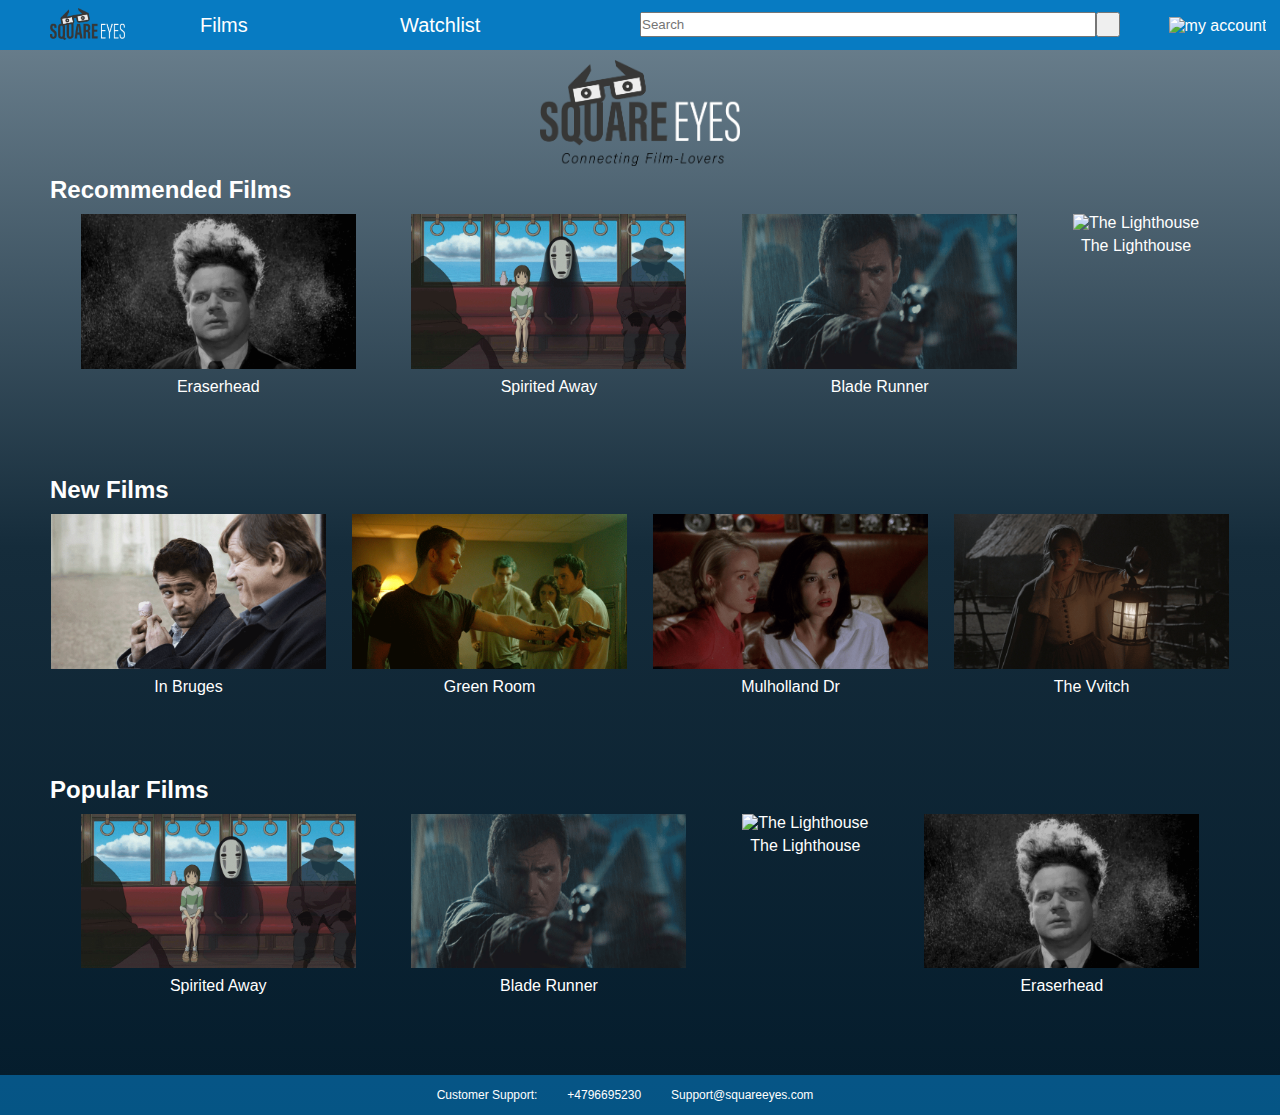
==== commit ae38b02e: "fix" ====
--- a/Index.html
+++ b/Index.html
@@ -6,6 +6,7 @@
     <title>SquareEyes</title>
     <link rel="stylesheet" href="style.css">
     <script defer src="https://use.fontawesome.com/releases/v5.15.1/js/all.js" integrity="sha384-9/D4ECZvKMVEJ9Bhr3ZnUAF+Ahlagp1cyPC7h5yDlZdXs4DQ/vRftzfd+2uFUuqS" crossorigin="anonymous"></script>
+    <meta name="description" content="SquareEyes is your site to discover and watch Quality independent films">
 </head>
 <body class="mainpage">
     <header>
@@ -92,7 +93,6 @@
                     <figcaption><a href="/eraserhead.html">Eraserhead</figcaption></a>
                 </figure>
             </div>
-
         </main>
         <footer>
             <p>Customer Support:</p>
--- a/style.css
+++ b/style.css
@@ -14,10 +14,6 @@
     text-decoration: none;
     color: white;
 }
-/* 
-a:hover{
-    cursor: pointer;
-} */
 
 button:hover {
     cursor: pointer;
@@ -31,14 +27,13 @@
 }
 
 figcaption {
-    padding: 10px 0px;
+    padding: 5px 0px 30px 0;
 }
 
 header {
     display: grid;
     grid-template-columns: 1fr 3fr 3fr 1fr;
     height: 50px;
-    /* width: 100%; */
     background-color: #077BC2;
     font-family: Arial, Helvetica, sans-serif;
 }
@@ -48,8 +43,7 @@
     justify-content: center;
     align-items: center;
     width: 100%;
-    /* flex: 1 1 0px; */
-    margin: 3px 0px 5px 0px;
+    margin: 2px 0px 5px 0px;
 }
 
 .searchbar input {
@@ -57,7 +51,6 @@
     min-width: 100px;
     height: 25px;
     outline: none;
-    /* margin: 0px 0px 0px 0px; */
 }
 
 .searchbar button {
@@ -66,7 +59,6 @@
     height: 25px;
     padding: 10px 10px;
 }
-
 
 nav ul{
     display: flex;
@@ -90,21 +82,16 @@
     width: inherit;
 }
 
-
-
 body {
     margin: 0px;
-    /* background-color: rgba(04, 28, 44, 1); */
-    /* background-image: linear-gradient(to bottom, rgba(04,28,44,0.7), 
-     rgba(04,28,44,1)); */
-     background: rgb(4,28,44);
-     background: linear-gradient(143deg,
-     rgba(4,28,44,1) 0%,
-     rgba(21,44,59,1) 51%,
-     rgba(87,103,114,1) 100%);
-     font-family: Arial, Helvetica, sans-serif;
-     color: white;
-     background-repeat: no-repeat;
+    background: rgb(4,28,44);
+    background: linear-gradient(143deg,
+    rgba(4,28,44,1) 0%,
+    rgba(21,44,59,1) 51%,
+    rgba(87,103,114,1) 100%);
+    font-family: Arial, Helvetica, sans-serif;
+    color: white;
+    background-repeat: no-repeat;
 }
 
 
@@ -123,7 +110,7 @@
 
 .myaccount img {
     width: 25px;
-    margin: 0px 0 5px 0;
+    margin: 0px 0 0px 0;
 } 
 
 footer {
@@ -131,9 +118,7 @@
     justify-content: center;
     background-color: rgba(7,123,194,0.6);
     height: 40px;
-    width: 100%;
-    /* position: absolute;
-    bottom: 0; */
+    width: 100%;   
 }
 
 footer > p {
@@ -150,9 +135,9 @@
 .mainpage {
     background: rgb(4,28,44);
     background: linear-gradient(360deg,
-     rgba(4,28,44,1) 0%,
-     rgba(21,44,59,1) 51%,
-     rgba(111,132,146,1) 100%);
+    rgba(4,28,44,1) 0%,
+    rgba(21,44,59,1) 51%,
+    rgba(111,132,146,1) 100%);
 }
 
 .mainlogo {
@@ -174,46 +159,25 @@
     margin: 0px 25px 50px 25px;
 }
 
-/* .popular-films {
-    display: flex;
-    flex-wrap: wrap;
-    justify-content: space-evenly;
-    margin: 0px 25px 50px 25px;
-} */
-
-
 figure {
     margin: 0px;
     text-align: center;
-    /* justify-content: center; */
     color: white;
     font-size: 16px;
 }
 
 figure img {
-    /* display: flex;
-    justify-content: center; */
     width: 275px;
     margin: 0px;
 }
 
 h2 {
     margin: 0px 0px 10px 50px;
-    /* color: white; */
-}
-
-/* .films-new {
-    display: flex;
-    flex-wrap: wrap;
-    justify-content: space-evenly;
-    margin: 0px 25px 75px 25px;
-    grid-template-columns: auto auto auto auto;
-} */
+}
 
 #new {
     margin-top: 40px;
 }
-
 
 /* Filmpage */
 
@@ -234,19 +198,12 @@
     'footer footer footer footer footer footer';
 }
 
-/* aside {
-    width: 100%;
-    height: auto;
-    margin: 0 50px 0 0;
-} */
-
 aside img {
     width: 275px;
     height: auto;
     margin: 50px 50px 50px 50px;
 }
 
-
 .film-desc {
     display: flex;
     flex-direction: column;
@@ -283,12 +240,6 @@
     height: auto;
 }
 
-/* iframe {
-    width: 100%;
-    height: 100%;
-} */
-
-
 .buttons {
     display: flex;
     justify-content: space-evenly;
@@ -296,7 +247,7 @@
     margin: 30px 0px 120px 0px;
 }
 
-.buttons > button {
+.buttons > a button {
     width: 200px;
     padding: 10px;
     border: white solid 1px;
@@ -311,6 +262,10 @@
     border: transparent 1px solid;
 }
 
+.buttons a{
+    width: 200px;
+}
+
 .hamburger {
     display: none;
 }
@@ -327,7 +282,6 @@
     display: flex;
     justify-content: center;
     align-items: center;
-    /* margin: 20px auto 20px auto; */
     background-color: #077bc2;
     max-width: 350px;
 }
@@ -341,7 +295,6 @@
     border-top: 1px solid black;
     border-bottom: 1px solid black;
     border-left: 1px solid black;
-    
 }
 
 .searchbar-small button {
@@ -402,7 +355,6 @@
     padding-right: 10px;
 }
 
-
 /* Sign in / Create Account */
 
 .sign-in {
@@ -420,7 +372,6 @@
     flex-direction: row;
     justify-content: space-around;
     height: inherit;
-    /* padding: 20px 0px; */
     width: 350px;
 }
 
@@ -450,7 +401,6 @@
     outline: none;
     font-size: 15px;
     margin: 10px;
-    
 }
 
 .textbox button {
@@ -515,7 +465,6 @@
     align-items: center;
     flex-direction: column;
     height: auto;
-    /* margin: 0 auto 100px auto; */
     background-color: #077BC2;
     width: 300px;
 }
@@ -553,7 +502,6 @@
 
 #cancel {
     width: 120px;
-    /* margin-right: 10px; */
     background-color: #a22d32;
 }
 
@@ -590,7 +538,7 @@
     width: 250px;
     height: 25px;
     color: black;
-    margin: 10px auto;
+    margin: 15px auto;
 }
 
 .details p {
@@ -609,7 +557,6 @@
     position: relative;
     padding-bottom: 56.25%;
     height: 0;
-    /* margin: 100px auto; */
 }
 
 .watchnow iframe {
@@ -620,14 +567,13 @@
     height: 100%;
 }
 
-
 /* Media querys */
-
 
 @media (max-width: 1120px){
     .navbar {
         display: none;
     }
+
     .hamburger {
         display: flex;
         font-size: 20px;
@@ -635,6 +581,7 @@
         justify-content: center;
         align-items: center;
     }
+
     .myaccount {
         display: flex;
         justify-content: flex-start;
@@ -646,26 +593,19 @@
         display: flex;
         justify-content: center;
     }
+
     .logo img {
         width: 75px;
         margin: 8px 30px 8px 10px;
     }
+    
     .searchbar{
-        display: flex;
-        justify-content: flex-end;
-        align-items: center;
-        width: 100%;
-        /* flex: 1 1 0px; */
         margin: 3px 0px 5px 0px;
     }
 
     header {
         display: grid;
         grid-template-columns: 2fr 2fr 1fr 1fr;
-        /* height: 50px;
-        width: 100%;
-        background-color: #077BC2;
-        font-family: Arial, Helvetica, sans-serif; */
     }
 
     h2 {
@@ -695,47 +635,21 @@
         width: 650px;
     }
 
-
-    .buttons button {
+    .buttons a button {
         margin: 20px;
         background-color: grey;
     }
 
-    /* .films figure:nth-child(4) {
-        display: none;
-    } */
-
     .search-result {
-        display: flex;
-        flex-direction: column;
-        justify-content: center;
-        align-items: center;
-        background-color: #077BC2;
-        max-width: 350px;
         margin: 100px auto 300px auto;
-        height: auto;
     }
 
     .sign-in {
-        display: flex;
-        justify-content: center;
-        align-items: center;
-        background-color: #077BC2;
-        max-width: 350px;
         margin: 200px auto 0px auto;
-        height: auto;
     }
 
     .textbox {
-        display: flex;
-        flex-direction: column;
-        justify-content: flex-end;
-        align-items: center;
-        background-color: #077bc2;
-        max-width: 350px;
-        height: auto;
-        padding: 40px 0 0px 0;
-        margin: 0px auto 310px auto;
+        margin: 0px auto 460px auto;
     }
 
     .account {
@@ -756,25 +670,18 @@
 
 @media (max-width: 400px){
 
-    /* .gridcontainer-filmpage {
-        display: grid;
-        grid-template-areas: 
-        'header'
-        'desc'
-        'film'
-        'buttons'
-        'footer';
-    } */
-
-
     .content {
         width: 300px;
         height: 150px;
         margin: 0 0 20px 40px;
     }
   
-
-    .buttons button {
+    .buttons {
+        display: flex;
+        flex-direction: column;
+    }
+
+    .buttons a button {
         margin: 10px;
         background-color: grey;
     }
@@ -794,35 +701,20 @@
     .edit-account {
         margin: 20px auto;
     }
-}
-
-
-
+
+    .details {
+        padding-bottom: 10px;
+    }
+}
 
 @media (min-width: 1400px){
-
-    .navbar {
-        display: flex;
-        justify-content: space-around;
-    }
 
     .navbar ul li {
         margin: 0 150px;
     }
-   
-    figure {
-        margin: 0px;
-        text-align: center;
-        /* justify-content: center; */
-        color: white;
-        font-size: 16px;
-    }
-    
+       
     figure img {
-        /* display: flex;
-        justify-content: center; */
         width: 375px;
-        margin: 0px;
     }
 
     .logo {
@@ -836,9 +728,6 @@
     h2 {
         margin: 0 0 10px 95px;
     }
-
-
-
 
     .gridcontainer-filmpage {
         display: grid;
@@ -850,14 +739,14 @@
         'poster poster buttons buttons'
         'footer footer footer footer ';
     }
+
     .film-desc {
         width: 800px;
         margin: 50px 0 0 195px;
-
-    }
+    }
+
     .content {
         display: flex;
-        justify-content: center;
         align-items: center;
         height: 500px;
         width: 1000px;
@@ -869,54 +758,23 @@
         margin-left: 95px;
     }
     
-    /* iframe {
-        width: 100%;
-        height: 100%;
-    } */
-
     .search-result {
-        display: flex;
-        flex-direction: column;
-        justify-content: center;
-        align-items: center;
-        background-color: #077BC2;
-        max-width: 350px;
         margin: 50px auto 300px auto;
-        height: auto;
     }
    
     .buttons {
-        display: flex;
-        justify-content: space-evenly;
-        align-items: center;
         margin: 50px 0 50px 0;
     }
 
     .sign-in {
-        display: flex;
-        justify-content: center;
-        align-items: center;
-        background-color: #077BC2;
-        max-width: 350px;
         margin: 300px auto 0px auto;
-        height: auto;
-    }
+    }
+
     .textbox {
-        display: flex;
-        flex-direction: column;
-        justify-content: flex-end;
-        align-items: center;
-        background-color: #077bc2;
-        max-width: 350px;
-        height: auto;
-        padding: 40px 0 0px 0;
         margin: 0px auto 300px auto;
     }
 
     .account {
-        display: flex;
-        justify-content: space-evenly;
-        flex-wrap: wrap;
         margin: 50px auto 250px auto;
     } 
 }